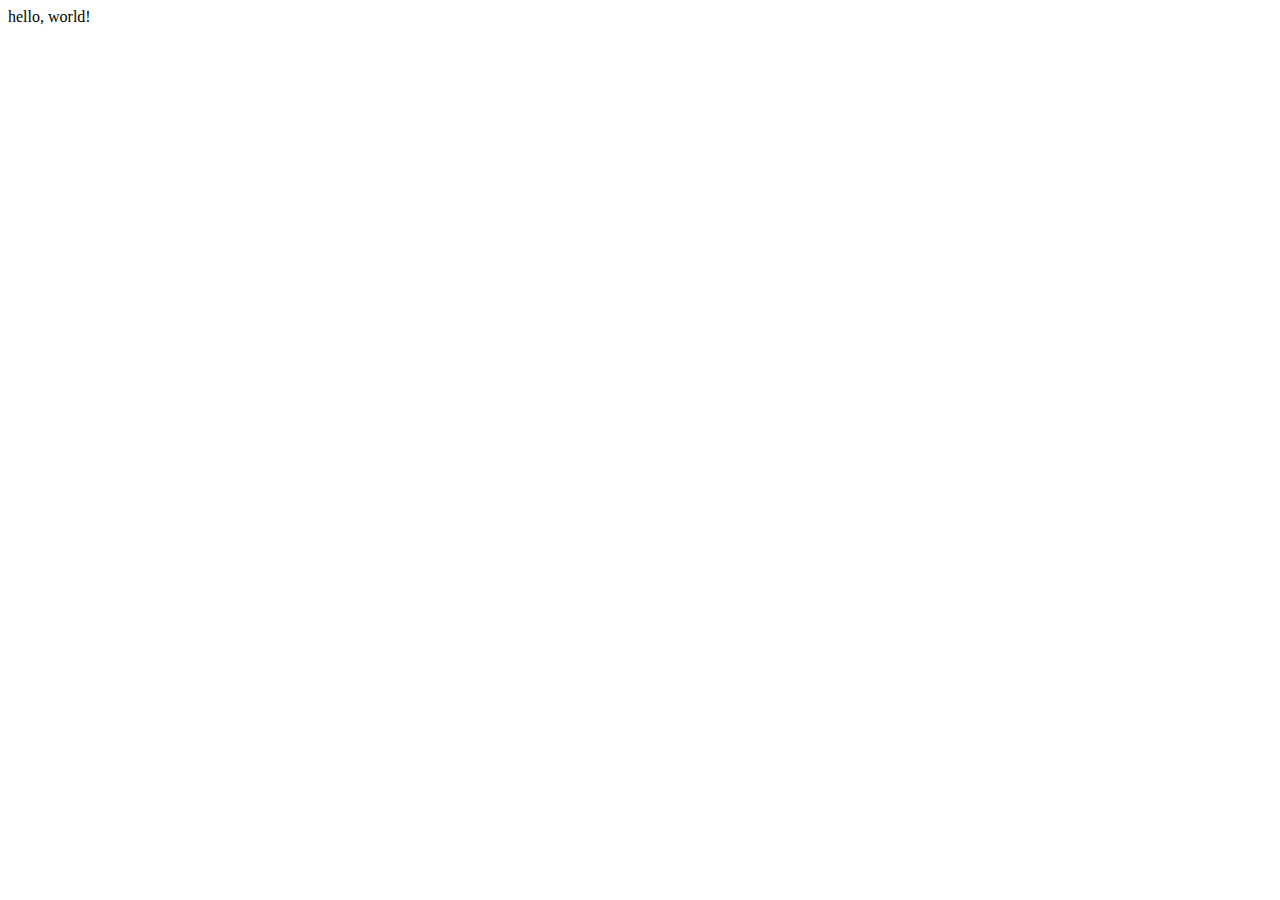
==== index.html @ 41f18a07 "init: start project, add index.html, style.css" ====
<!DOCTYPE html>
<html lang="en">
<head>
    <meta charset="UTF-8">
    <meta name="viewport" content="width=device-width, initial-scale=1.0">
    <title>Shelter</title>
</head>
<body>
    hello, world!
</body>
</html>
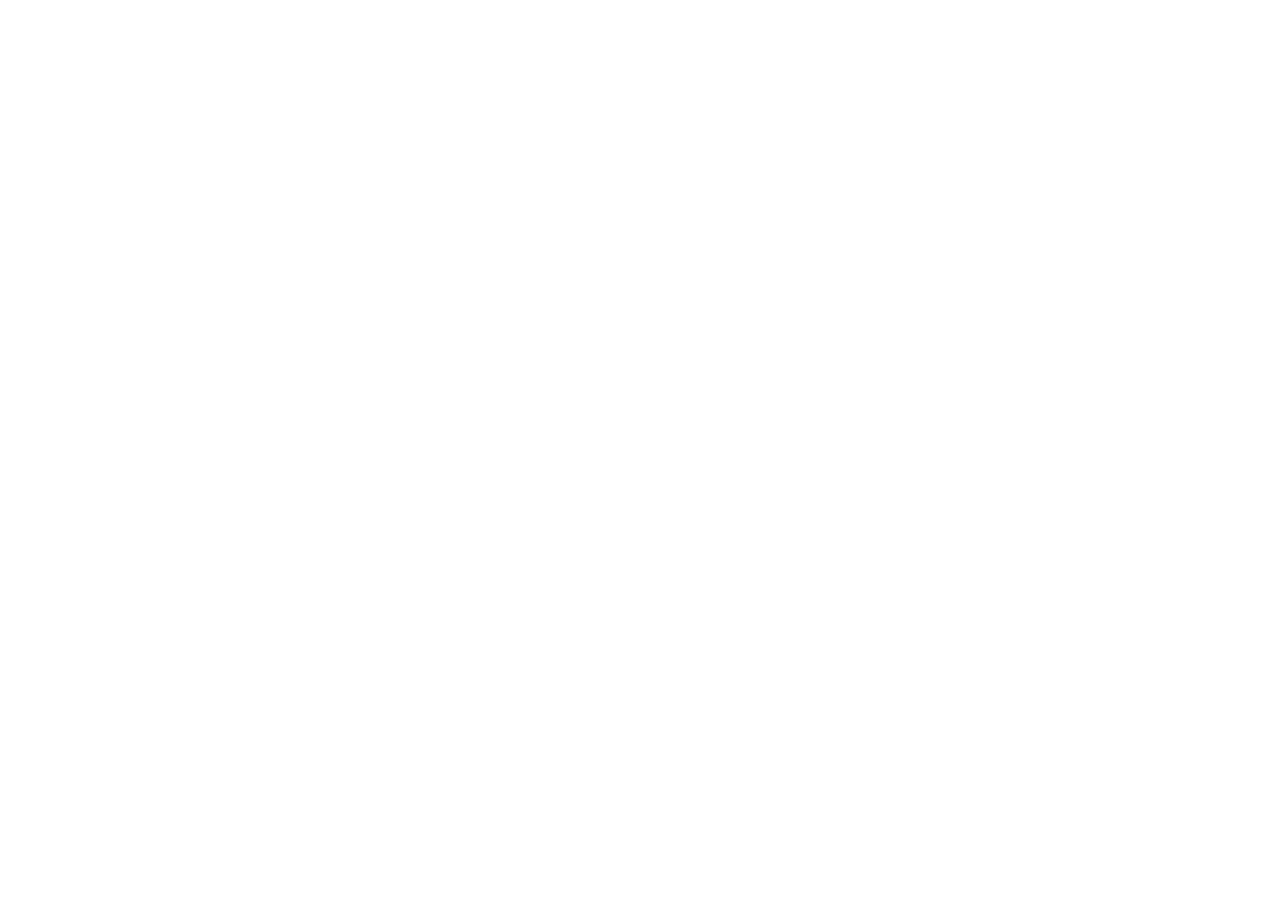
==== commit 988435da: "init: start random-game task" ====
--- a/index.html
+++ b/index.html
@@ -3,9 +3,10 @@
 <head>
     <meta charset="UTF-8">
     <meta name="viewport" content="width=device-width, initial-scale=1.0">
-    <title>Shelter</title>
+    <title>random-game</title>
+    <link rel="stylesheet" href="./style.css">
 </head>
 <body>
-    hello, world!
+    <script src="./main.js"></script>
 </body>
 </html>--- a/style.css
+++ b/style.css
@@ -0,0 +1,3 @@
+body {
+    margin: 0;
+}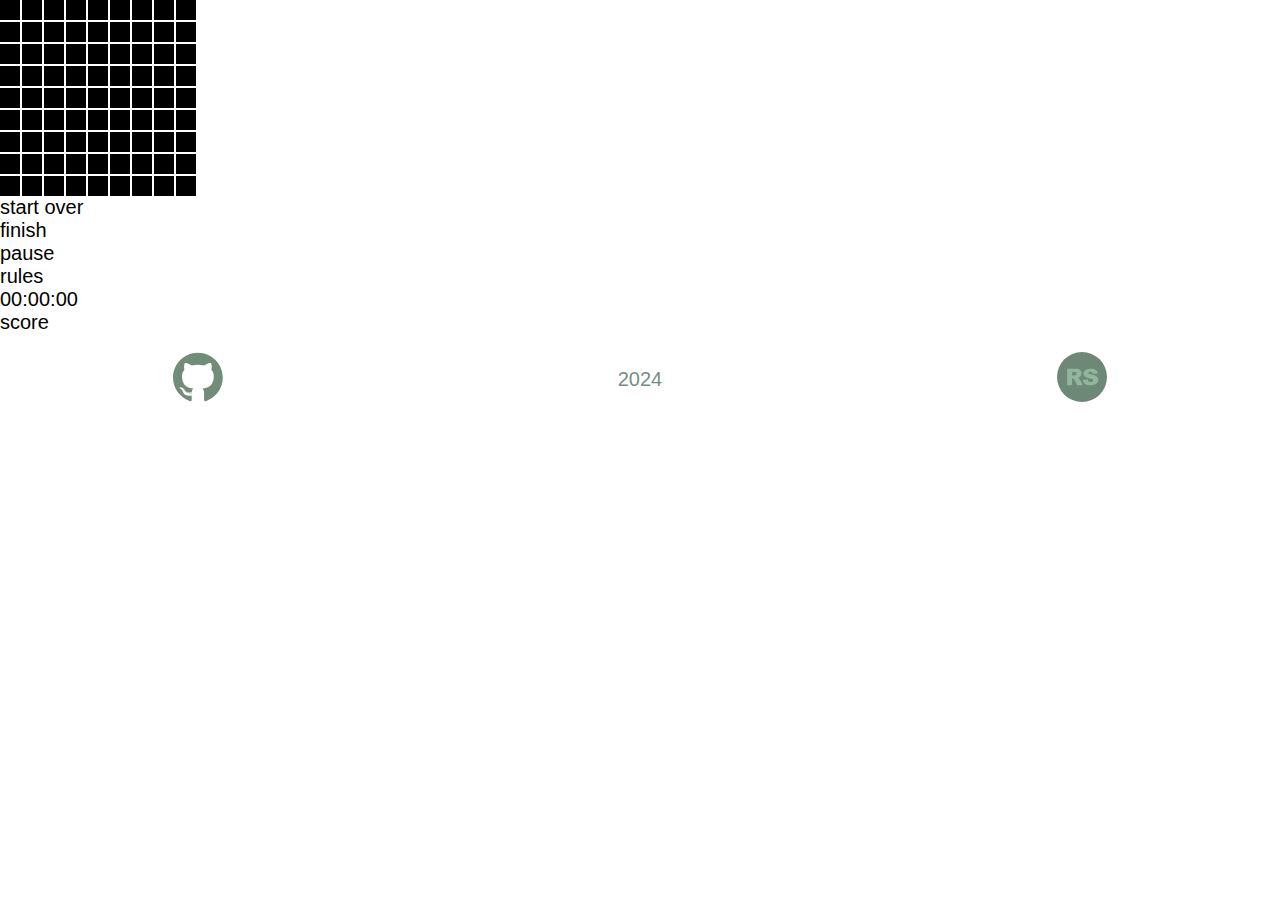
==== commit 873a8f5a: "feat: create the game" ====
--- a/index.html
+++ b/index.html
@@ -7,6 +7,43 @@
     <link rel="stylesheet" href="./style.css">
 </head>
 <body>
+    <!-- <header>
+        <div class="timer">00:00:00</div>
+        <div class="btn score">score</div>
+    </header> -->
+    <main>
+        <div class="main_container">
+        <div class="playing_field">
+        </div>
+       <div class="hiding_field">
+        </div>
+        <div class="buttons">
+            <div class="btn start_over">start over</div>
+            <div class="btn finish">finish</div>
+            <div class="btn pause">pause</div>
+            <div class="btn rules">rules</div>
+        </div>
+        </div>
+        <div class="timer">
+            <div class="hours">00:</div>
+            <div class="minutes">00:</div>
+            <div class="seconds">00</div>
+        </div>
+        <div class="btn score">score</div>
+    </main>
+    <footer class="footer">
+        <div class="gh">
+            <a class="github_link" href="https://github.com/SwetlanaAng" target="_blank">
+                <img width="50" src="./img/github-icon-1-logo-svgrepo-com.svg" alt="github logo">
+            </a>
+        </div>
+        <div class="year"><span>2024</span></div>
+        <div class="logo">
+            <a href="https://rs.school/courses/javascript-preschool-ru" target="_blank">
+                <img width="50" class="logo_school" src="./img/rss-logo (1).svg" alt="logo school">
+            </a>
+        </div>
+    </footer>
     <script src="./main.js"></script>
 </body>
 </html>--- a/style.css
+++ b/style.css
@@ -1,3 +1,67 @@
+html,
 body {
-    margin: 0;
+    width: 100%;
+    height: 100%;
+    margin: 0px;
+    padding: 0px;
+    /* background-color: rgb(20, 20, 20); */
+    font-family:'Montserrat', sans-serif;
+    font-size: 20px;
+    
+}
+.main_container{
+    width: 100%;
+}
+.timer{
+    display: flex;
+    
+}
+.playing_field{
+    width: 200px;
+    display: flex;
+    flex-wrap: wrap;
+    gap: 2px;
+}
+.cell{
+    width: 20px;
+    height: 20px;
+    background-color: rgb(255, 240, 223);
+}
+.hiding_field{
+    width: 200px;
+    display: flex;
+    flex-wrap: wrap;
+    gap: 2px;
+    position: absolute;
+    top: 0;
+    left: 0;
+}
+.hiding_cell{
+    width: 20px;
+    height: 20px;
+    background-color: rgb(0, 0, 0);
+}
+.footer {
+    margin-top: 2vh;
+    display: flex;
+    justify-content: space-around;
+    align-items: center;
+    gap: 50px;
+}
+.logo>a>img, .github_link>img{
+    filter: invert(42%) sepia(93%) saturate(62%) hue-rotate(87deg) brightness(100%) contrast(119%);
+}
+.logo, .gh{
+    transition-duration: 0.3s;
+}
+.logo:hover, .gh:hover{
+    transform: scale(1.1);
+    cursor: pointer;
+}
+.logo:active, .gh:active{
+    transform: scale(1.3);
+    cursor: pointer;
+}
+.year{
+    color: rgba(76, 110, 99, 0.796);
 }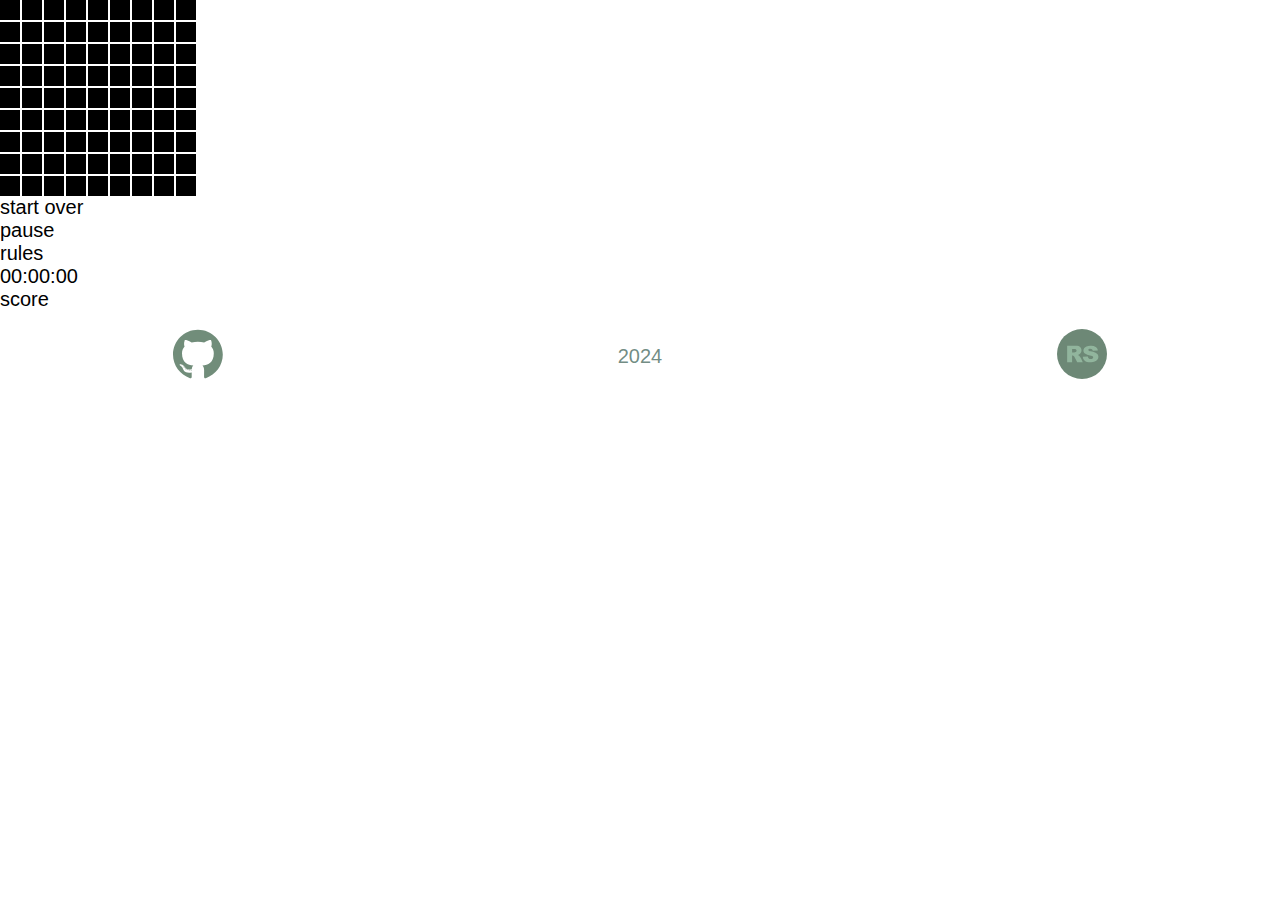
==== commit 35ba4095: "feat: add features(timer, score, saving LocalStorage, pause)" ====
--- a/index.html
+++ b/index.html
@@ -19,10 +19,16 @@
         </div>
         <div class="buttons">
             <div class="btn start_over">start over</div>
-            <div class="btn finish">finish</div>
+            <div class="finish hide"></div>
             <div class="btn pause">pause</div>
             <div class="btn rules">rules</div>
         </div>
+        </div>
+        <div class="rules_text hide">
+            <p>На поле размером 9x9 (в данной реализации) в некоторых ячейках спрятано 11 мин. Цель игры - найти все мины на поле и пометить такие ячейки флажком.</p>
+            <p>Игра начинается с первого клика по любой ячейке на поле. При клике на ячейке она открывается. Если в ней находится мина, то на поле открываются все ячейки и игра заканчивается проигрышем. Если в самой ячейке мины нет, но есть мины в соседних ячеках, то отображается число, соответствующее количеству мин в соседних ячейках. Если ни в самой ячейке, ни в соседних мин нет, то ячейка остается пустой и открываются все соседние пустые яйчеки до тех пор, пока не будут достигнуты ячейки с ненулевой информацией о количестве мин.</p>
+            <p>С помощью клика с нажатым Shift можно пометить ячейку флажком (т.е. как содержащую мину).</p>
+            <p>После того, как на игровом поле останутся неоткрытыми только ячейки, предположительно содержащие мины, то игра проверит результат и выведет сообщение о успешности или ошибочности предложенного варианта размещения мин.</p>
         </div>
         <div class="timer">
             <div class="hours">00:</div>
@@ -30,6 +36,40 @@
             <div class="seconds">00</div>
         </div>
         <div class="btn score">score</div>
+        <div class="score_info hide">
+            <!-- <div class="game_info">
+                <h4>game 1</h4>
+                <span>продолжительность игры: 00:00:00 </span>
+                <span>steps: 4</span>
+            </div>
+            <div class="game_info"><h4>game 1</h4>
+                <span>продолжительность игры: 00:00:00 </span>
+                <span>steps: 4</span></div>
+            <div class="game_info"><h4>game 1</h4>
+                <span>продолжительность игры: 00:00:00 </span>
+                <span>steps: 4</span></div>
+            <div class="game_info"><h4>game 1</h4>
+                <span>продолжительность игры: 00:00:00 </span>
+                <span>steps: 4</span></div>
+            <div class="game_info"><h4>game 1</h4>
+                <span>продолжительность игры: 00:00:00 </span>
+                <span>steps: 4</span></div>
+            <div class="game_info"><h4>game 1</h4>
+                <span>продолжительность игры: 00:00:00 </span>
+                <span>steps: 4</span></div>
+            <div class="game_info"><h4>game 1</h4>
+                <span>продолжительность игры: 00:00:00 </span>
+                <span>steps: 4</span></div>
+            <div class="game_info"><h4>game 1</h4>
+                <span>продолжительность игры: 00:00:00 </span>
+                <span>steps: 4</span></div>
+            <div class="game_info"><h4>game 1</h4>
+                <span>продолжительность игры: 00:00:00 </span>
+                <span>steps: 4</span></div>
+            <div class="game_info"><h4>game 1</h4>
+                <span>продолжительность игры: 00:00:00 </span>
+                <span>steps: 4</span></div> -->
+        </div>
     </main>
     <footer class="footer">
         <div class="gh">
--- a/style.css
+++ b/style.css
@@ -41,6 +41,12 @@
     height: 20px;
     background-color: rgb(0, 0, 0);
 }
+.finish{
+    color: red;
+}
+.hide {
+    display: none;
+}
 .footer {
     margin-top: 2vh;
     display: flex;
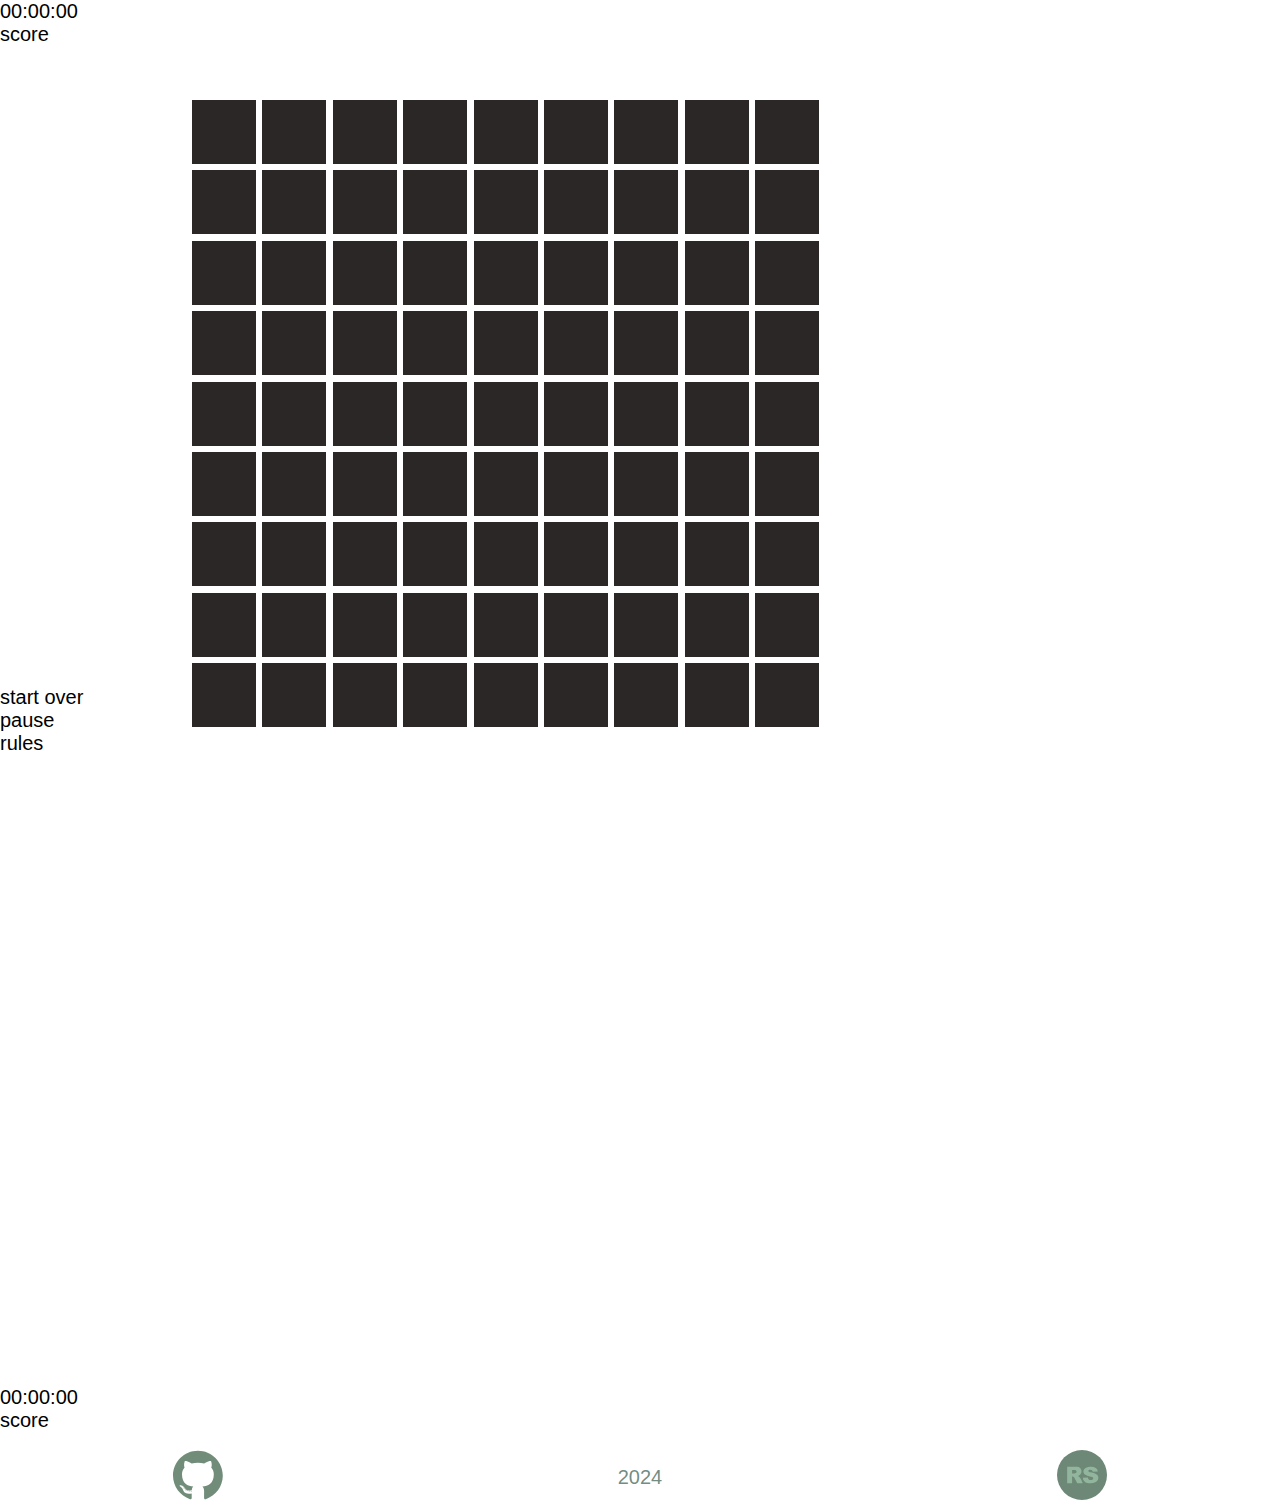
==== commit 3d9f872e: "feat: add some styles" ====
--- a/index.html
+++ b/index.html
@@ -7,22 +7,28 @@
     <link rel="stylesheet" href="./style.css">
 </head>
 <body>
-    <!-- <header>
-        <div class="timer">00:00:00</div>
+    <header>
+        <div class="timer">
+            <div class="hours">00:</div>
+            <div class="minutes">00:</div>
+            <div class="seconds">00</div>
+        </div>
         <div class="btn score">score</div>
-    </header> -->
+        <div class="score_info hide">
+        </div>
+    </header>
     <main>
         <div class="main_container">
-        <div class="playing_field">
-        </div>
-       <div class="hiding_field">
-        </div>
-        <div class="buttons">
-            <div class="btn start_over">start over</div>
-            <div class="finish hide"></div>
-            <div class="btn pause">pause</div>
-            <div class="btn rules">rules</div>
-        </div>
+            <div class="playing_field">
+            </div>
+            <div class="hiding_field">
+            </div>
+            <div class="buttons">
+                <div class="btn start_over">start over</div>
+                <div class="finish hide"></div>
+                <div class="btn pause">pause</div>
+                <div class="btn rules">rules</div>
+            </div>
         </div>
         <div class="rules_text hide">
             <p>На поле размером 9x9 (в данной реализации) в некоторых ячейках спрятано 11 мин. Цель игры - найти все мины на поле и пометить такие ячейки флажком.</p>
@@ -37,38 +43,6 @@
         </div>
         <div class="btn score">score</div>
         <div class="score_info hide">
-            <!-- <div class="game_info">
-                <h4>game 1</h4>
-                <span>продолжительность игры: 00:00:00 </span>
-                <span>steps: 4</span>
-            </div>
-            <div class="game_info"><h4>game 1</h4>
-                <span>продолжительность игры: 00:00:00 </span>
-                <span>steps: 4</span></div>
-            <div class="game_info"><h4>game 1</h4>
-                <span>продолжительность игры: 00:00:00 </span>
-                <span>steps: 4</span></div>
-            <div class="game_info"><h4>game 1</h4>
-                <span>продолжительность игры: 00:00:00 </span>
-                <span>steps: 4</span></div>
-            <div class="game_info"><h4>game 1</h4>
-                <span>продолжительность игры: 00:00:00 </span>
-                <span>steps: 4</span></div>
-            <div class="game_info"><h4>game 1</h4>
-                <span>продолжительность игры: 00:00:00 </span>
-                <span>steps: 4</span></div>
-            <div class="game_info"><h4>game 1</h4>
-                <span>продолжительность игры: 00:00:00 </span>
-                <span>steps: 4</span></div>
-            <div class="game_info"><h4>game 1</h4>
-                <span>продолжительность игры: 00:00:00 </span>
-                <span>steps: 4</span></div>
-            <div class="game_info"><h4>game 1</h4>
-                <span>продолжительность игры: 00:00:00 </span>
-                <span>steps: 4</span></div>
-            <div class="game_info"><h4>game 1</h4>
-                <span>продолжительность игры: 00:00:00 </span>
-                <span>steps: 4</span></div> -->
         </div>
     </main>
     <footer class="footer">
--- a/style.css
+++ b/style.css
@@ -11,35 +11,48 @@
 }
 .main_container{
     width: 100%;
+    height: 700px;
+    display: flex;
+    flex-direction: column;
+    margin-top: 50vw;
 }
 .timer{
     display: flex;
     
 }
 .playing_field{
-    width: 200px;
+    width: 50vw;
     display: flex;
     flex-wrap: wrap;
-    gap: 2px;
+    gap: 0.5vw;
+    top: 100px;
+    left: 15vw;
+    position: absolute;
 }
 .cell{
-    width: 20px;
-    height: 20px;
+    width: 5vw;
+    height: 5vw;
     background-color: rgb(255, 240, 223);
+    font-size: 5vw;
+    text-align: center;
+}
+.cell>img{
+    width: 5vw;
 }
 .hiding_field{
-    width: 200px;
+    top: 100px;
+    left: 15vw;
+    width: 50vw;
     display: flex;
     flex-wrap: wrap;
-    gap: 2px;
+    gap: 0.5vw;
     position: absolute;
-    top: 0;
-    left: 0;
+    
 }
 .hiding_cell{
-    width: 20px;
-    height: 20px;
-    background-color: rgb(0, 0, 0);
+    width: 5vw;
+    height: 5vw;
+    background-color: rgb(44, 39, 39);
 }
 .finish{
     color: red;
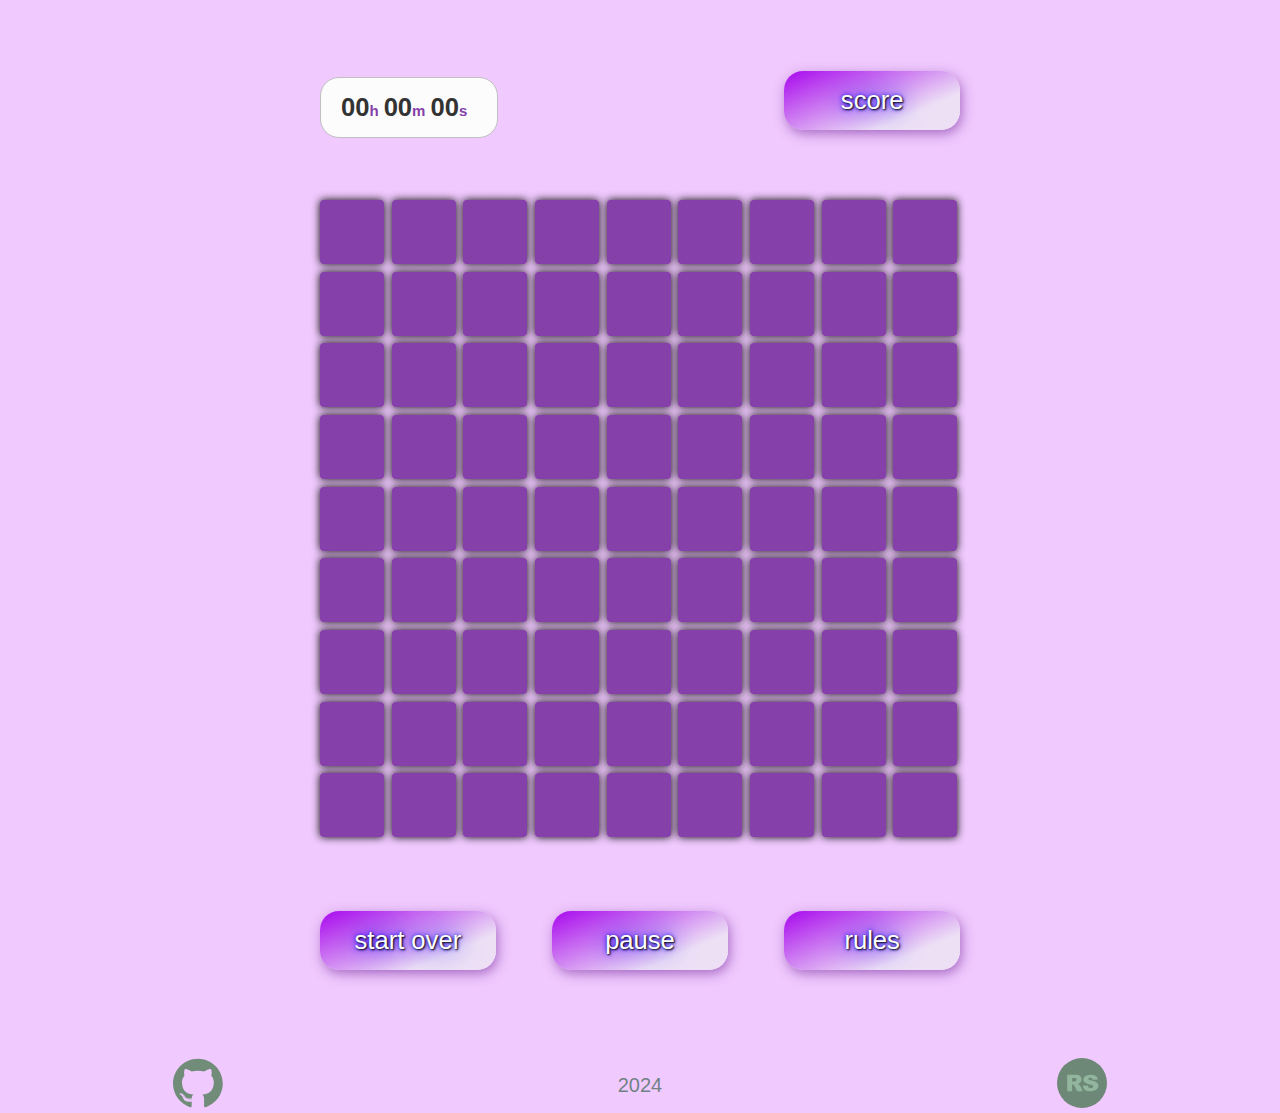
==== commit 8021cf9f: "feat: add all styles" ====
--- a/index.html
+++ b/index.html
@@ -9,14 +9,21 @@
 <body>
     <header>
         <div class="timer">
-            <div class="hours">00:</div>
-            <div class="minutes">00:</div>
-            <div class="seconds">00</div>
+            <div class="hours">00<span>h</span> </div>
+            <div class="minutes">00<span>m</span> </div>
+            <div class="seconds">00<span>s</span></div>
         </div>
         <div class="btn score">score</div>
         <div class="score_info hide">
         </div>
     </header>
+    <div class="wrapper hide">
+        <div class="modal_bg">
+            <div class="modal">
+                
+            </div>
+        </div>
+    </div>
     <main>
         <div class="main_container">
             <div class="playing_field">
@@ -36,14 +43,6 @@
             <p>С помощью клика с нажатым Shift можно пометить ячейку флажком (т.е. как содержащую мину).</p>
             <p>После того, как на игровом поле останутся неоткрытыми только ячейки, предположительно содержащие мины, то игра проверит результат и выведет сообщение о успешности или ошибочности предложенного варианта размещения мин.</p>
         </div>
-        <div class="timer">
-            <div class="hours">00:</div>
-            <div class="minutes">00:</div>
-            <div class="seconds">00</div>
-        </div>
-        <div class="btn score">score</div>
-        <div class="score_info hide">
-        </div>
     </main>
     <footer class="footer">
         <div class="gh">
--- a/style.css
+++ b/style.css
@@ -4,14 +4,63 @@
     height: 100%;
     margin: 0px;
     padding: 0px;
-    /* background-color: rgb(20, 20, 20); */
+    background-color: rgb(240, 201, 254);
     font-family:'Montserrat', sans-serif;
     font-size: 20px;
     
 }
+.scroll_blocked {
+    overflow: hidden;
+}
+header, .buttons{
+    display: flex;
+    width: 50vw;
+    margin: 0 auto;
+    justify-content: space-between;
+    height: 200px;
+    align-items: center;
+}
+
+.btn{
+    width: 10.6vw;
+    background: rgb(173,23,238);
+background: linear-gradient(157deg, rgba(173,23,238,1) 5%, rgba(237,224,245,1) 73%);
+    box-shadow: 2px 4px 12px rgba(134, 64, 169, 67%);
+    border-radius: 19px;
+    font-size: 2vw;
+    padding: 15px 20px;
+    color: #fff;
+    cursor: pointer;
+    text-shadow: 1px 1px 2px rgb(6, 1, 1), 0 0 1em blue, 0 0 0.2em blue;
+    transition: all 600ms ease;
+    text-align: center;
+}
+.btn:hover {
+    transition: all 600ms ease;
+    transform: scale(1.05) translateY(-5px);
+    box-shadow: 0px 10px 20px -2px rgba(0,0,0,0.3);
+}
+.timer{
+    width: 10.6vw;
+    background: #fcfcfc;
+    border: 1px solid silver;
+    border-radius: 19px;
+    padding: 15px 20px;
+    margin-top: 15px;
+    font-size: 2vw;
+    color: #333;
+    font-family: 'Open Sans', sans-serif;
+    font-weight: bold;
+}
+.timer>div{
+    margin-right: 5px;
+}
+.timer>div>span{
+    color:rgb(134, 64, 169);
+    font-size: 15px;
+}
 .main_container{
     width: 100%;
-    height: 700px;
     display: flex;
     flex-direction: column;
     margin-top: 50vw;
@@ -24,10 +73,11 @@
     width: 50vw;
     display: flex;
     flex-wrap: wrap;
-    gap: 0.5vw;
-    top: 100px;
-    left: 15vw;
+    gap: 0.6vw;
+    top: 200px;
+    left: 25vw;
     position: absolute;
+    
 }
 .cell{
     width: 5vw;
@@ -35,28 +85,81 @@
     background-color: rgb(255, 240, 223);
     font-size: 5vw;
     text-align: center;
+    box-shadow: 0 0 8px #000000;
+    border-radius: 3px;
+    text-shadow: rgb(217, 0, 255) 1px 0 10px;
+    line-height: 5vw;
 }
 .cell>img{
     width: 5vw;
 }
 .hiding_field{
-    top: 100px;
-    left: 15vw;
+    top: 200px;
+    left: 25vw;
     width: 50vw;
     display: flex;
     flex-wrap: wrap;
-    gap: 0.5vw;
+    gap: 0.6vw;
     position: absolute;
     
 }
 .hiding_cell{
     width: 5vw;
     height: 5vw;
-    background-color: rgb(44, 39, 39);
+    background-color: rgb(134, 64, 169);
+    border-radius: 3px;
 }
-.finish{
-    color: red;
+.modal_bg{
+    width: 100vw;
+    height: 100vh;
+    background: rgba(41, 41, 41, 0.6);
+    position: absolute;
+    top: 0;
+    z-index: 7;
+    display: flex;
+    justify-content: center;
+    align-items: center;
 }
+.modal{
+    width:50vw;
+    height: 80vh;
+    margin-top: 100px;
+    background-color: #FAFAFA;
+    display: flex;
+    flex-direction: column;
+    justify-content: center;
+    align-items: center;
+    border-radius: 19px 19px 19px 19px;
+    padding: 30px;
+}
+.modal>p{
+    font-family: Georgia;
+    font-size: 1.5vw;
+    
+}
+.modal>div{
+    color: rgb(6, 1, 1);
+    font-size: 1.5vw;
+    font-weight: 400;
+}
+.modal>.looser,  .modal>.winner {
+    color: rgb(0 0 0);
+    font-size: 5vw;
+    font-weight: bold;
+    text-align: center;
+}
+.modal>h3>span{
+    color:rgb(134, 64, 169);
+}
+.color{
+    color:rgb(134, 64, 169);
+    font-size: 2vw;
+    font-weight: bold;
+}
+/* .class_for_score{
+    position: relative;
+    z-index: 10;
+} */
 .hide {
     display: none;
 }
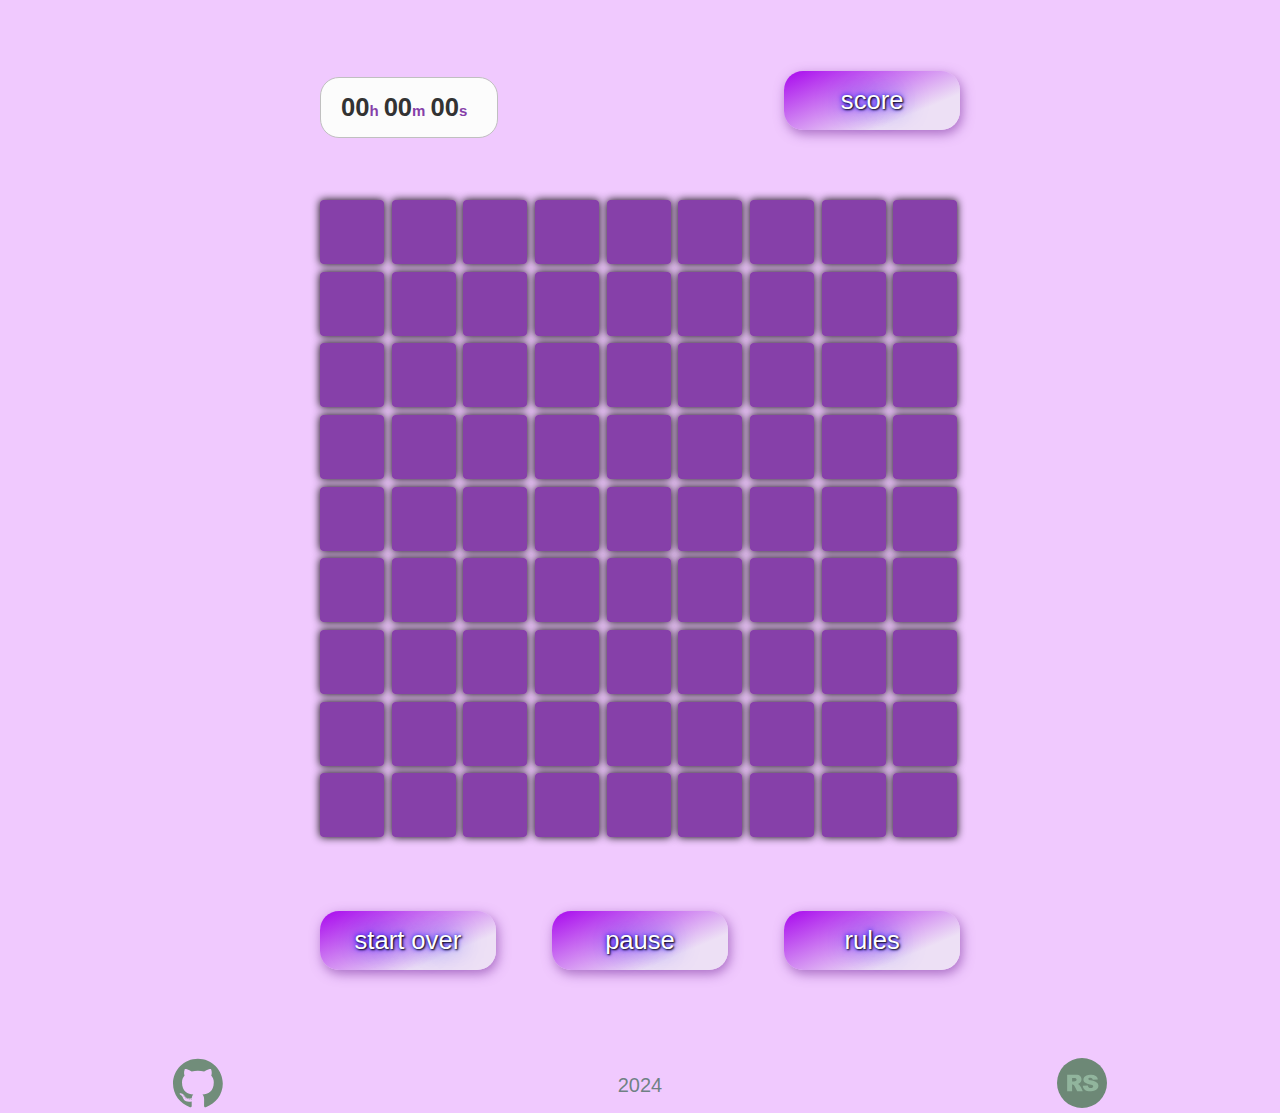
==== commit 4460c5c4: "refactor: refactor code" ====
--- a/index.html
+++ b/index.html
@@ -20,7 +20,6 @@
     <div class="wrapper hide">
         <div class="modal_bg">
             <div class="modal">
-                
             </div>
         </div>
     </div>
@@ -36,12 +35,6 @@
                 <div class="btn pause">pause</div>
                 <div class="btn rules">rules</div>
             </div>
-        </div>
-        <div class="rules_text hide">
-            <p>На поле размером 9x9 (в данной реализации) в некоторых ячейках спрятано 11 мин. Цель игры - найти все мины на поле и пометить такие ячейки флажком.</p>
-            <p>Игра начинается с первого клика по любой ячейке на поле. При клике на ячейке она открывается. Если в ней находится мина, то на поле открываются все ячейки и игра заканчивается проигрышем. Если в самой ячейке мины нет, но есть мины в соседних ячеках, то отображается число, соответствующее количеству мин в соседних ячейках. Если ни в самой ячейке, ни в соседних мин нет, то ячейка остается пустой и открываются все соседние пустые яйчеки до тех пор, пока не будут достигнуты ячейки с ненулевой информацией о количестве мин.</p>
-            <p>С помощью клика с нажатым Shift можно пометить ячейку флажком (т.е. как содержащую мину).</p>
-            <p>После того, как на игровом поле останутся неоткрытыми только ячейки, предположительно содержащие мины, то игра проверит результат и выведет сообщение о успешности или ошибочности предложенного варианта размещения мин.</p>
         </div>
     </main>
     <footer class="footer">
--- a/style.css
+++ b/style.css
@@ -7,12 +7,11 @@
     background-color: rgb(240, 201, 254);
     font-family:'Montserrat', sans-serif;
     font-size: 20px;
-    
 }
 .scroll_blocked {
     overflow: hidden;
 }
-header, .buttons{
+header, .buttons {
     display: flex;
     width: 50vw;
     margin: 0 auto;
@@ -20,11 +19,10 @@
     height: 200px;
     align-items: center;
 }
-
-.btn{
+.btn {
     width: 10.6vw;
     background: rgb(173,23,238);
-background: linear-gradient(157deg, rgba(173,23,238,1) 5%, rgba(237,224,245,1) 73%);
+    background: linear-gradient(157deg, rgba(173,23,238,1) 5%, rgba(237,224,245,1) 73%);
     box-shadow: 2px 4px 12px rgba(134, 64, 169, 67%);
     border-radius: 19px;
     font-size: 2vw;
@@ -40,7 +38,7 @@
     transform: scale(1.05) translateY(-5px);
     box-shadow: 0px 10px 20px -2px rgba(0,0,0,0.3);
 }
-.timer{
+.timer {
     width: 10.6vw;
     background: #fcfcfc;
     border: 1px solid silver;
@@ -52,24 +50,23 @@
     font-family: 'Open Sans', sans-serif;
     font-weight: bold;
 }
-.timer>div{
+.timer>div {
     margin-right: 5px;
 }
-.timer>div>span{
+.timer>div>span {
     color:rgb(134, 64, 169);
     font-size: 15px;
 }
-.main_container{
+.main_container {
     width: 100%;
     display: flex;
     flex-direction: column;
     margin-top: 50vw;
 }
-.timer{
+.timer {
     display: flex;
-    
 }
-.playing_field{
+.playing_field {
     width: 50vw;
     display: flex;
     flex-wrap: wrap;
@@ -77,9 +74,8 @@
     top: 200px;
     left: 25vw;
     position: absolute;
-    
 }
-.cell{
+.cell {
     width: 5vw;
     height: 5vw;
     background-color: rgb(255, 240, 223);
@@ -90,10 +86,10 @@
     text-shadow: rgb(217, 0, 255) 1px 0 10px;
     line-height: 5vw;
 }
-.cell>img{
+.cell>img {
     width: 5vw;
 }
-.hiding_field{
+.hiding_field {
     top: 200px;
     left: 25vw;
     width: 50vw;
@@ -101,15 +97,14 @@
     flex-wrap: wrap;
     gap: 0.6vw;
     position: absolute;
-    
 }
-.hiding_cell{
+.hiding_cell {
     width: 5vw;
     height: 5vw;
     background-color: rgb(134, 64, 169);
     border-radius: 3px;
 }
-.modal_bg{
+.modal_bg {
     width: 100vw;
     height: 100vh;
     background: rgba(41, 41, 41, 0.6);
@@ -120,7 +115,7 @@
     justify-content: center;
     align-items: center;
 }
-.modal{
+.modal {
     width:50vw;
     height: 80vh;
     margin-top: 100px;
@@ -132,12 +127,12 @@
     border-radius: 19px 19px 19px 19px;
     padding: 30px;
 }
-.modal>p{
+.modal>p {
     font-family: Georgia;
     font-size: 1.5vw;
     
 }
-.modal>div{
+.modal>div {
     color: rgb(6, 1, 1);
     font-size: 1.5vw;
     font-weight: 400;
@@ -148,18 +143,14 @@
     font-weight: bold;
     text-align: center;
 }
-.modal>h3>span{
+.modal>h3>span {
     color:rgb(134, 64, 169);
 }
-.color{
+.color {
     color:rgb(134, 64, 169);
     font-size: 2vw;
     font-weight: bold;
 }
-/* .class_for_score{
-    position: relative;
-    z-index: 10;
-} */
 .hide {
     display: none;
 }
@@ -170,20 +161,20 @@
     align-items: center;
     gap: 50px;
 }
-.logo>a>img, .github_link>img{
+.logo>a>img, .github_link>img {
     filter: invert(42%) sepia(93%) saturate(62%) hue-rotate(87deg) brightness(100%) contrast(119%);
 }
-.logo, .gh{
+.logo, .gh {
     transition-duration: 0.3s;
 }
-.logo:hover, .gh:hover{
+.logo:hover, .gh:hover {
     transform: scale(1.1);
     cursor: pointer;
 }
-.logo:active, .gh:active{
+.logo:active, .gh:active {
     transform: scale(1.3);
     cursor: pointer;
 }
-.year{
+.year {
     color: rgba(76, 110, 99, 0.796);
 }